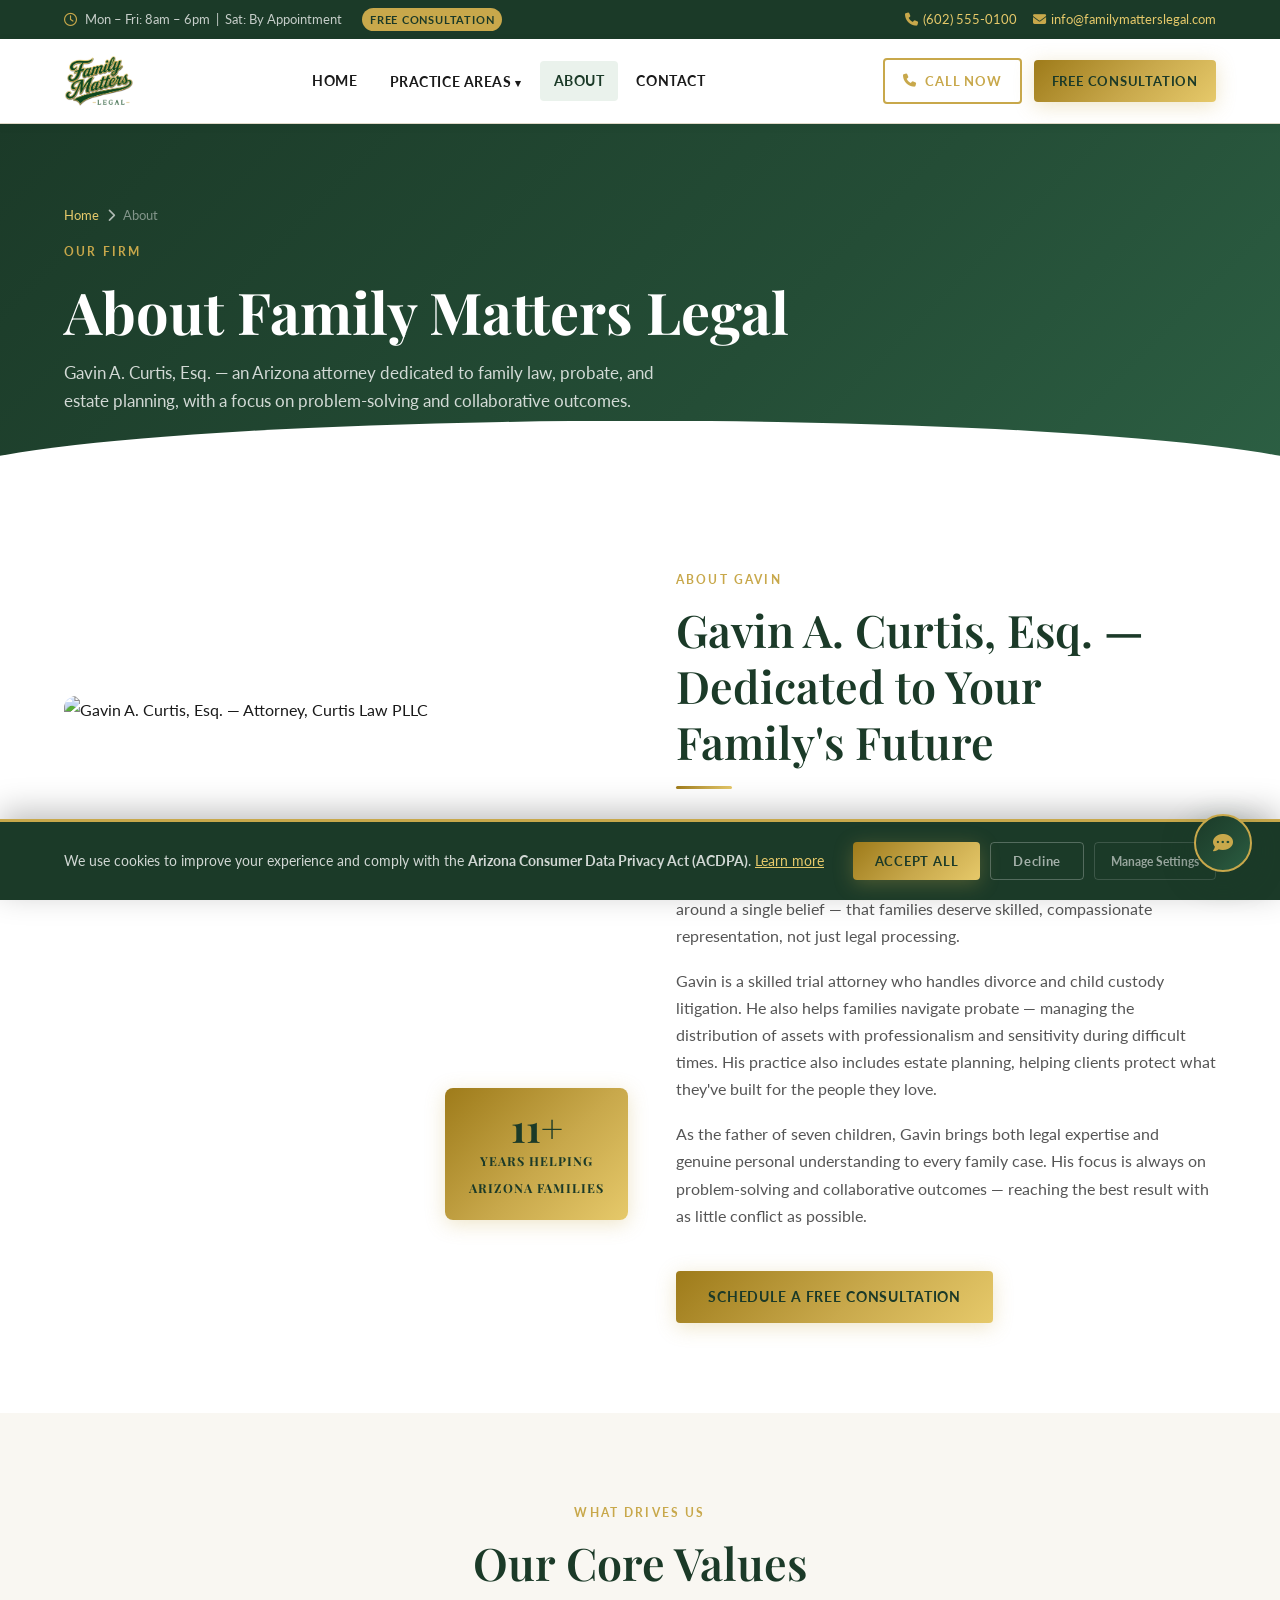
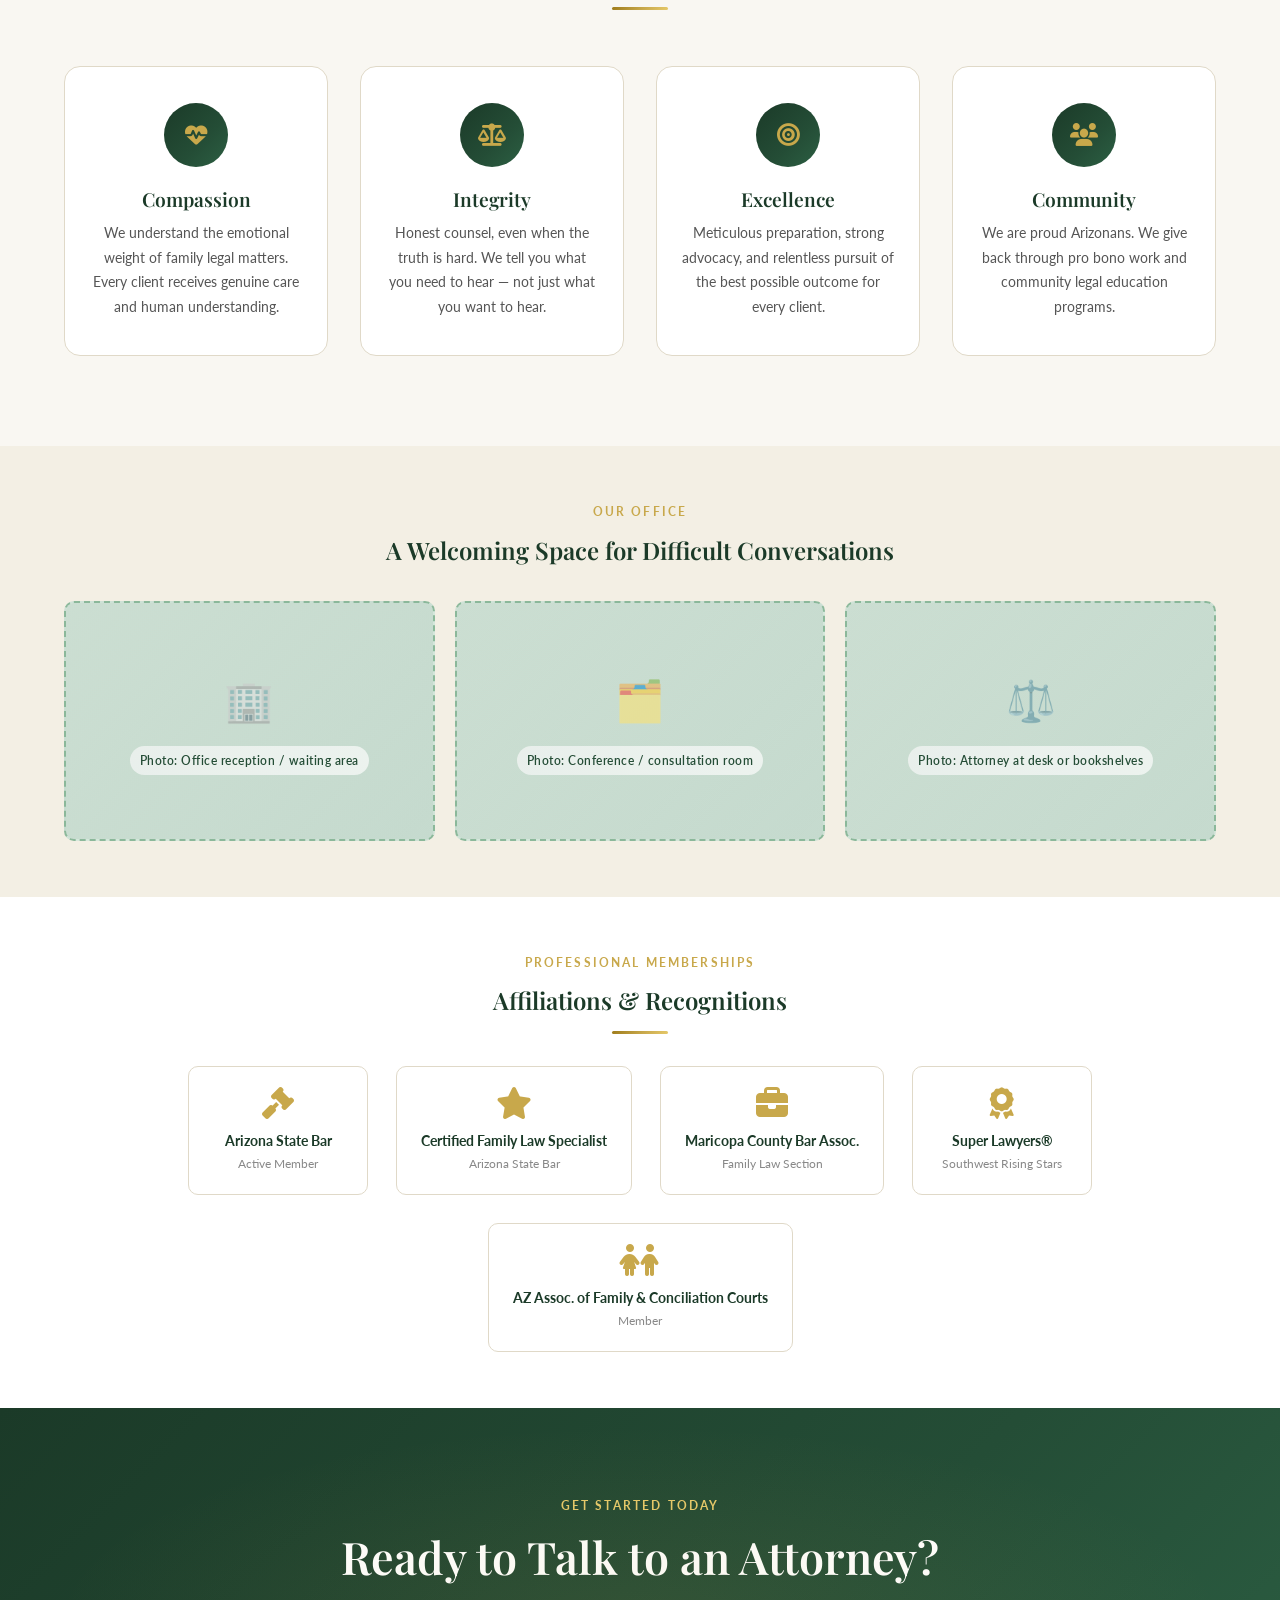
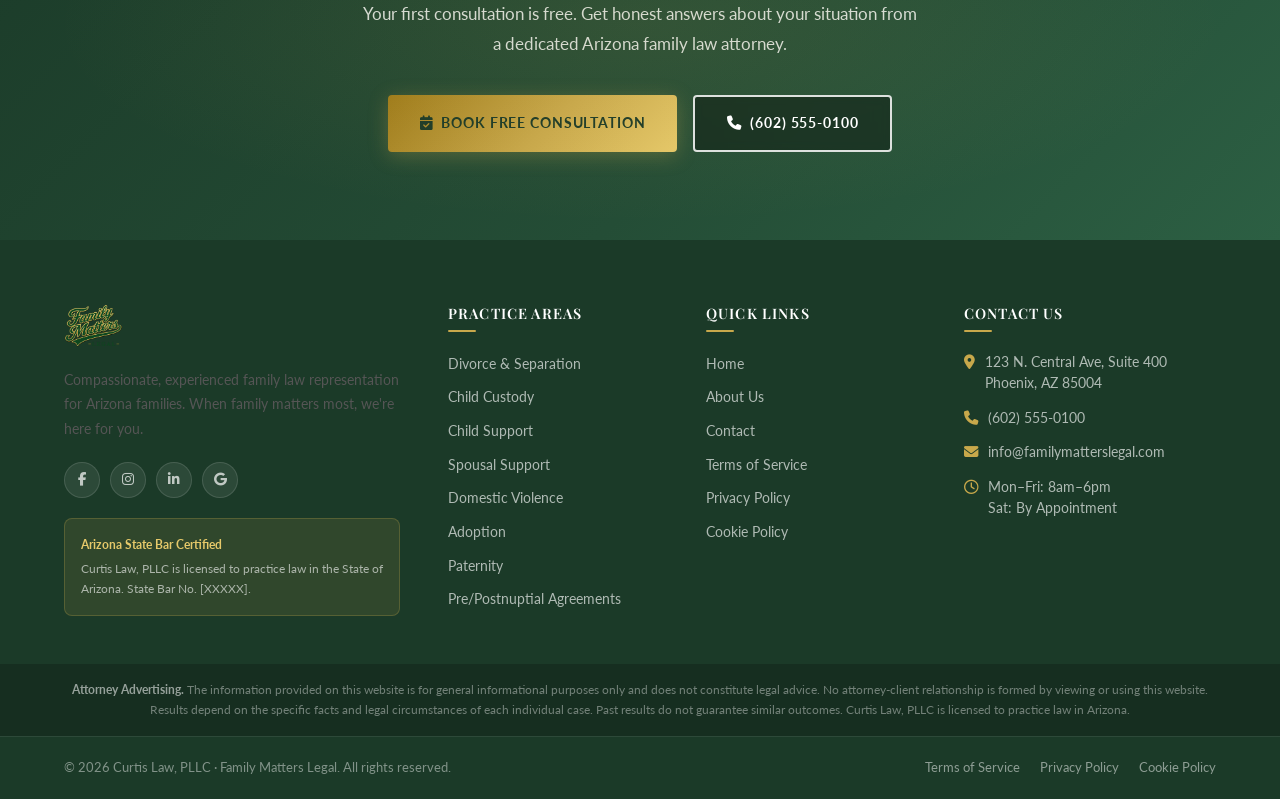
==== about.html @ b25c1800 "first" ====
<!DOCTYPE html>
<html lang="en">
<head>
  <meta charset="UTF-8" />
  <meta name="viewport" content="width=device-width, initial-scale=1.0" />
  <meta name="description" content="Meet the attorney at Family Matters Legal — an experienced Arizona family law attorney committed to your family's future. A Curtis Law practice." />
  <title>About Us | Family Matters Legal | Curtis Law – Arizona Family Attorneys</title>
  <link rel="stylesheet" href="css/styles.css" />
  <link rel="stylesheet" href="https://cdnjs.cloudflare.com/ajax/libs/font-awesome/6.5.0/css/all.min.css" />
</head>
<body>

  <div class="top-bar">
    <div class="container">
      <div class="top-bar-left">
        <span><i class="fa-regular fa-clock"></i> Mon – Fri: 8am – 6pm &nbsp;|&nbsp; Sat: By Appointment</span>
        <span class="bar-badge">Free Consultation</span>
      </div>
      <div class="top-bar-right">
        <a href="tel:+16025550100"><i class="fa-solid fa-phone"></i>(602) 555-0100</a>
        <a href="mailto:info@familymatterslegal.com"><i class="fa-solid fa-envelope"></i>info@familymatterslegal.com</a>
      </div>
    </div>
  </div>

  <header class="site-header" role="banner">
    <div class="container">
      <div class="header-inner">
        <a href="index.html" class="logo-wrap" aria-label="Family Matters Legal – Home">
          <img src="Images/FamilyLawMattersLogos.png" alt="Family Matters Legal – A Curtis Law Practice" class="logo-img">
        </a>
        <nav class="site-nav" aria-label="Main navigation">
          <a href="index.html">Home</a>
          <div class="nav-dropdown">
            <a href="practice-areas.html">Practice Areas</a>
            <div class="dropdown-menu" role="menu">
              <a href="practice-areas.html#divorce">Divorce &amp; Separation</a>
              <a href="practice-areas.html#custody">Child Custody</a>
              <a href="practice-areas.html#support">Child Support</a>
              <a href="practice-areas.html#spousal">Spousal Support</a>
              <a href="practice-areas.html#domestic-violence">Domestic Violence</a>
              <a href="practice-areas.html#adoption">Adoption</a>
              <a href="practice-areas.html#property">Property Division</a>
              <a href="practice-areas.html#paternity">Paternity</a>
              <a href="practice-areas.html#prenuptial">Pre/Postnuptial Agreements</a>
              <a href="practice-areas.html#guardianship">Guardianship</a>
            </div>
          </div>
          <a href="about.html" class="active">About</a>
          <a href="contact.html">Contact</a>
        </nav>
        <div class="nav-cta">
          <a href="tel:+16025550100" class="btn btn-outline-gold" style="padding:10px 18px;font-size:0.82rem;"><i class="fa-solid fa-phone"></i> Call Now</a>
          <a href="contact.html" class="btn btn-gold" style="padding:10px 18px;font-size:0.82rem;">Free Consultation</a>
        </div>
        <button class="hamburger" aria-label="Toggle menu" aria-expanded="false"><span></span><span></span><span></span></button>
      </div>
    </div>
    <nav class="mobile-nav" aria-label="Mobile navigation">
      <a href="index.html">Home</a>
      <a href="practice-areas.html">Practice Areas</a>
      <a href="about.html">About</a>
      <a href="contact.html">Contact</a>
      <a href="contact.html" class="btn btn-gold">Free Consultation</a>
    </nav>
  </header>

  <!-- Page Hero -->
  <div class="page-hero" aria-label="About page hero">
    <div class="container page-hero-inner">
      <div class="breadcrumb" aria-label="Breadcrumb">
        <a href="index.html">Home</a>
        <i class="fa-solid fa-chevron-right"></i>
        <span>About</span>
      </div>
      <span class="eyebrow">Our Firm</span>
      <h1>About Family Matters Legal</h1>
      <p>Gavin A. Curtis, Esq. — an Arizona attorney dedicated to family law, probate, and estate planning, with a focus on problem-solving and collaborative outcomes.</p>
    </div>
  </div>

  <!-- ── Firm Story ── -->
  <section class="section" aria-labelledby="story-heading">
    <div class="container">
      <div class="split-section">
        <div class="split-img reveal">
          <img src="images/GavinCurtis_Temp.jpg" alt="Gavin A. Curtis, Esq. — Attorney, Curtis Law PLLC" style="width:100%;height:500px;object-fit:cover;object-position:top;border-radius:12px;display:block;" />
          <div class="accent-box">
            <span class="acc-num">11+</span>
            <span class="acc-label">Years Helping<br>Arizona Families</span>
          </div>
        </div>
        <div class="split-content reveal reveal-delay-2">
          <span class="eyebrow">About Gavin</span>
          <h2 id="story-heading">Gavin A. Curtis, Esq. — Dedicated to Your Family's Future</h2>
          <div class="gold-line gold-line-left" style="margin-bottom:24px;"></div>
          <p>
            Gavin A. Curtis is an Arizona attorney with over 11 years of experience helping clients through some of life's most personal legal challenges. He founded Curtis Law, PLLC and created the <strong>Family Matters Legal</strong> brand around a single belief — that families deserve skilled, compassionate representation, not just legal processing.
          </p>
          <p>
            Gavin is a skilled trial attorney who handles divorce and child custody litigation. He also helps families navigate probate — managing the distribution of assets with professionalism and sensitivity during difficult times. His practice also includes estate planning, helping clients protect what they've built for the people they love.
          </p>
          <p>
            As the father of seven children, Gavin brings both legal expertise and genuine personal understanding to every family case. His focus is always on problem-solving and collaborative outcomes — reaching the best result with as little conflict as possible.
          </p>
          <a href="contact.html" class="btn btn-gold" style="margin-top:24px;">Schedule a Free Consultation</a>
        </div>
      </div>
    </div>
  </section>

  <!-- ── Mission / Values ── -->
  <section class="section bg-off-white" aria-labelledby="values-heading">
    <div class="container">
      <div class="section-title-wrap reveal">
        <span class="eyebrow">What Drives Us</span>
        <h2 class="section-title" id="values-heading">Our Core Values</h2>
        <div class="gold-line"></div>
      </div>
      <div class="features-grid">
        <div class="feature-card reveal reveal-delay-1">
          <div class="f-icon"><i class="fa-solid fa-heart-pulse"></i></div>
          <h4>Compassion</h4>
          <p>We understand the emotional weight of family legal matters. Every client receives genuine care and human understanding.</p>
        </div>
        <div class="feature-card reveal reveal-delay-2">
          <div class="f-icon"><i class="fa-solid fa-balance-scale"></i></div>
          <h4>Integrity</h4>
          <p>Honest counsel, even when the truth is hard. We tell you what you need to hear — not just what you want to hear.</p>
        </div>
        <div class="feature-card reveal reveal-delay-3">
          <div class="f-icon"><i class="fa-solid fa-bullseye"></i></div>
          <h4>Excellence</h4>
          <p>Meticulous preparation, strong advocacy, and relentless pursuit of the best possible outcome for every client.</p>
        </div>
        <div class="feature-card reveal reveal-delay-4">
          <div class="f-icon"><i class="fa-solid fa-users"></i></div>
          <h4>Community</h4>
          <p>We are proud Arizonans. We give back through pro bono work and community legal education programs.</p>
        </div>
      </div>
    </div>
  </section>

  <!-- ── Office Photo Strip ── -->
  <section class="section-sm bg-cream" aria-label="Office photos">
    <div class="container">
      <div class="section-title-wrap reveal" style="margin-bottom:36px;">
        <span class="eyebrow">Our Office</span>
        <h3 class="section-title" style="font-size:1.5rem;">A Welcoming Space for Difficult Conversations</h3>
      </div>
      <div style="display:grid;grid-template-columns:repeat(3,1fr);gap:20px;" class="reveal">
        <div class="img-placeholder" style="height:240px;border-radius:10px;">
          <span class="ph-icon">🏢</span>
          <span class="ph-label">Photo: Office reception / waiting area</span>
        </div>
        <div class="img-placeholder" style="height:240px;border-radius:10px;">
          <span class="ph-icon">🗂️</span>
          <span class="ph-label">Photo: Conference / consultation room</span>
        </div>
        <div class="img-placeholder" style="height:240px;border-radius:10px;">
          <span class="ph-icon">⚖️</span>
          <span class="ph-label">Photo: Attorney at desk or bookshelves</span>
        </div>
      </div>
    </div>
  </section>

  <!-- ── Bar Memberships & Affiliations ── -->
  <section class="section-sm" aria-label="Professional affiliations">
    <div class="container">
      <div class="section-title-wrap reveal" style="margin-bottom:32px;">
        <span class="eyebrow">Professional Memberships</span>
        <h3 class="section-title" style="font-size:1.5rem;">Affiliations &amp; Recognitions</h3>
        <div class="gold-line"></div>
      </div>
      <div style="display:flex;flex-wrap:wrap;justify-content:center;gap:28px;" class="reveal">
        <div style="text-align:center;padding:20px 24px;border:1px solid var(--border);border-radius:10px;min-width:180px;">
          <i class="fa-solid fa-gavel" style="font-size:2rem;color:var(--gold);margin-bottom:10px;display:block;"></i>
          <div style="font-weight:700;font-size:0.88rem;color:var(--green-dark);">Arizona State Bar</div>
          <div style="font-size:0.78rem;color:var(--text-light);">Active Member</div>
        </div>
        <div style="text-align:center;padding:20px 24px;border:1px solid var(--border);border-radius:10px;min-width:180px;">
          <i class="fa-solid fa-star" style="font-size:2rem;color:var(--gold);margin-bottom:10px;display:block;"></i>
          <div style="font-weight:700;font-size:0.88rem;color:var(--green-dark);">Certified Family Law Specialist</div>
          <div style="font-size:0.78rem;color:var(--text-light);">Arizona State Bar</div>
        </div>
        <div style="text-align:center;padding:20px 24px;border:1px solid var(--border);border-radius:10px;min-width:180px;">
          <i class="fa-solid fa-briefcase" style="font-size:2rem;color:var(--gold);margin-bottom:10px;display:block;"></i>
          <div style="font-weight:700;font-size:0.88rem;color:var(--green-dark);">Maricopa County Bar Assoc.</div>
          <div style="font-size:0.78rem;color:var(--text-light);">Family Law Section</div>
        </div>
        <div style="text-align:center;padding:20px 24px;border:1px solid var(--border);border-radius:10px;min-width:180px;">
          <i class="fa-solid fa-award" style="font-size:2rem;color:var(--gold);margin-bottom:10px;display:block;"></i>
          <div style="font-weight:700;font-size:0.88rem;color:var(--green-dark);">Super Lawyers®</div>
          <div style="font-size:0.78rem;color:var(--text-light);">Southwest Rising Stars</div>
        </div>
        <div style="text-align:center;padding:20px 24px;border:1px solid var(--border);border-radius:10px;min-width:180px;">
          <i class="fa-solid fa-children" style="font-size:2rem;color:var(--gold);margin-bottom:10px;display:block;"></i>
          <div style="font-weight:700;font-size:0.88rem;color:var(--green-dark);">AZ Assoc. of Family &amp; Conciliation Courts</div>
          <div style="font-size:0.78rem;color:var(--text-light);">Member</div>
        </div>
      </div>
    </div>
  </section>

  <!-- ── CTA ── -->
  <section class="cta-banner" aria-label="Consultation call to action">
    <div class="container">
      <span class="eyebrow">Get Started Today</span>
      <h2>Ready to Talk to an Attorney?</h2>
      <p>Your first consultation is free. Get honest answers about your situation from a dedicated Arizona family law attorney.</p>
      <div class="cta-actions">
        <a href="contact.html" class="btn btn-gold"><i class="fa-solid fa-calendar-check"></i> Book Free Consultation</a>
        <a href="tel:+16025550100" class="btn btn-outline-white"><i class="fa-solid fa-phone"></i> (602) 555-0100</a>
      </div>
    </div>
  </section>

  <!-- Footer -->
  <footer class="site-footer" role="contentinfo">
    <div class="footer-main">
      <div class="container">
        <div class="footer-grid">
          <div class="footer-about">
            <div class="footer-logo-wrap">
              <img src="Images/FamilyLawMattersLogos.png" alt="Family Matters Legal – A Curtis Law Practice" class="footer-logo-img">
            </div>
            <p>Compassionate, experienced family law representation for Arizona families. When family matters most, we're here for you.</p>
            <div class="footer-social">
              <a href="#" aria-label="Facebook"><i class="fa-brands fa-facebook-f"></i></a>
              <a href="#" aria-label="Instagram"><i class="fa-brands fa-instagram"></i></a>
              <a href="#" aria-label="LinkedIn"><i class="fa-brands fa-linkedin-in"></i></a>
              <a href="#" aria-label="Google"><i class="fa-brands fa-google"></i></a>
            </div>
            <div class="footer-badge"><strong>Arizona State Bar Certified</strong>Curtis Law, PLLC is licensed to practice law in the State of Arizona. State Bar No. [XXXXX].</div>
          </div>
          <div class="footer-col">
            <h4>Practice Areas</h4>
            <div class="footer-links">
              <a href="practice-areas.html#divorce">Divorce &amp; Separation</a>
              <a href="practice-areas.html#custody">Child Custody</a>
              <a href="practice-areas.html#support">Child Support</a>
              <a href="practice-areas.html#spousal">Spousal Support</a>
              <a href="practice-areas.html#domestic-violence">Domestic Violence</a>
              <a href="practice-areas.html#adoption">Adoption</a>
              <a href="practice-areas.html#paternity">Paternity</a>
              <a href="practice-areas.html#prenuptial">Pre/Postnuptial Agreements</a>
            </div>
          </div>
          <div class="footer-col">
            <h4>Quick Links</h4>
            <div class="footer-links">
              <a href="index.html">Home</a>
              <a href="about.html">About Us</a>
              <a href="contact.html">Contact</a>
              <a href="tos.html">Terms of Service</a>
              <a href="privacy-policy.html">Privacy Policy</a>
              <a href="cookie-policy.html">Cookie Policy</a>
            </div>
          </div>
          <div class="footer-col">
            <h4>Contact Us</h4>
            <div class="footer-contact-item"><i class="fa-solid fa-location-dot"></i><span>123 N. Central Ave, Suite 400<br>Phoenix, AZ 85004</span></div>
            <div class="footer-contact-item"><i class="fa-solid fa-phone"></i><span><a href="tel:+16025550100">(602) 555-0100</a></span></div>
            <div class="footer-contact-item"><i class="fa-solid fa-envelope"></i><span><a href="mailto:info@familymatterslegal.com">info@familymatterslegal.com</a></span></div>
            <div class="footer-contact-item"><i class="fa-regular fa-clock"></i><span>Mon–Fri: 8am–6pm<br>Sat: By Appointment</span></div>
          </div>
        </div>
      </div>
    </div>
    <div class="footer-disclaimer"><div class="container"><strong>Attorney Advertising.</strong> The information provided on this website is for general informational purposes only and does not constitute legal advice. No attorney-client relationship is formed by viewing or using this website. Results depend on the specific facts and legal circumstances of each individual case. Past results do not guarantee similar outcomes. Curtis Law, PLLC is licensed to practice law in Arizona.</div></div>
    <div class="footer-bottom">
      <div class="container">
        <span class="footer-copy">© 2026 Curtis Law, PLLC · Family Matters Legal. All rights reserved.</span>
        <div class="footer-bottom-links">
          <a href="tos.html">Terms of Service</a>
          <a href="privacy-policy.html">Privacy Policy</a>
          <a href="cookie-policy.html">Cookie Policy</a>
        </div>
      </div>
    </div>
  </footer>

  <div id="cookie-banner" class="cookie-banner" role="region" aria-label="Cookie consent">
    <div class="container">
      <div class="cookie-banner-text">
        <p>We use cookies to improve your experience and comply with the <strong>Arizona Consumer Data Privacy Act (ACDPA)</strong>. <a href="cookie-policy.html">Learn more</a></p>
      </div>
      <div class="cookie-banner-actions">
        <button class="btn btn-cookie-accept btn-gold">Accept All</button>
        <button class="btn-cookie-decline">Decline</button>
        <button class="btn-cookie-settings">Manage Settings</button>
      </div>
    </div>
  </div>

  <script src="js/main.js"></script>
</body>
</html>
---- css/styles.css ----
/* ============================================================
   Family Matters Legal | Curtis Law — Main Stylesheet
   Colors: Dark Green (#1B3A28 → #2C5F43) + Gold (#C8A84B)
   ============================================================ */

@import url('https://fonts.googleapis.com/css2?family=Playfair+Display:ital,wght@0,400;0,600;0,700;1,400;1,600&family=Lato:wght@300;400;700&family=EB+Garamond:ital,wght@0,400;0,600;1,400&display=swap');

/* ── Variables ─────────────────────────────────────────────── */
:root {
  --green-dark:    #1B3A28;
  --green-mid:     #244D36;
  --green-light:   #2C5F43;
  --green-pale:    #EAF2EC;
  --gold:          #C8A84B;
  --gold-light:    #E6C96A;
  --gold-dark:     #9E7B1A;
  --gold-muted:    #D4B96D;
  --white:         #FFFFFF;
  --off-white:     #F9F7F2;
  --cream:         #F3EFE4;
  --text-dark:     #1A1A1A;
  --text-gray:     #555555;
  --text-light:    #888888;
  --border:        #E0D9C8;

  --gradient-green: linear-gradient(135deg, #1B3A28 0%, #244D36 60%, #2C5F43 100%);
  --gradient-gold:  linear-gradient(135deg, #9E7B1A 0%, #C8A84B 55%, #E6C96A 100%);
  --gradient-hero:  linear-gradient(160deg, rgba(14,35,24,0.78) 0%, rgba(36,77,54,0.60) 100%);

  --shadow-sm:  0 2px 8px rgba(27,58,40,0.10);
  --shadow-md:  0 6px 24px rgba(27,58,40,0.14);
  --shadow-lg:  0 16px 48px rgba(27,58,40,0.18);
  --shadow-gold: 0 4px 20px rgba(200,168,75,0.30);

  --radius-sm: 4px;
  --radius-md: 8px;
  --radius-lg: 16px;

  --transition: 0.3s ease;
  --font-heading: 'Playfair Display', Georgia, serif;
  --font-body:    'Lato', Arial, sans-serif;
}

/* ── Reset & Base ───────────────────────────────────────────── */
*, *::before, *::after { box-sizing: border-box; margin: 0; padding: 0; }

html { scroll-behavior: smooth; font-size: 16px; }

body {
  font-family: var(--font-body);
  color: var(--text-dark);
  background: var(--white);
  line-height: 1.7;
  -webkit-font-smoothing: antialiased;
}

img { max-width: 100%; height: auto; display: block; }
a   { color: inherit; text-decoration: none; }
ul  { list-style: none; }

.container {
  max-width: 1200px;
  margin: 0 auto;
  padding: 0 24px;
}

.section { padding: 90px 0; }
.section-sm { padding: 56px 0; }

/* ── Typography ─────────────────────────────────────────────── */
h1, h2, h3, h4, h5 {
  font-family: var(--font-heading);
  color: var(--green-dark);
  line-height: 1.25;
}
h1 { font-size: clamp(2.2rem, 5vw, 3.6rem); font-weight: 700; }
h2 { font-size: clamp(1.8rem, 3.5vw, 2.8rem); font-weight: 600; }
h3 { font-size: clamp(1.3rem, 2.5vw, 1.75rem); font-weight: 600; }
h4 { font-size: 1.2rem; font-weight: 600; }
h5 { font-size: 1rem; font-weight: 700; }
p  { margin-bottom: 1rem; color: var(--text-gray); }
p:last-child { margin-bottom: 0; }

.text-gold    { color: var(--gold); }
.text-green   { color: var(--green-dark); }
.text-white   { color: var(--white); }
.text-center  { text-align: center; }
.text-light-p { color: rgba(255,255,255,0.80); }

.eyebrow {
  font-family: var(--font-body);
  font-size: 0.75rem;
  font-weight: 700;
  letter-spacing: 0.18em;
  text-transform: uppercase;
  color: var(--gold);
  margin-bottom: 12px;
  display: block;
}

.section-title { margin-bottom: 16px; }
.section-sub   { max-width: 640px; margin: 0 auto 48px; color: var(--text-gray); font-size: 1.05rem; }
.section-title-wrap { text-align: center; margin-bottom: 56px; }

.gold-line {
  width: 56px;
  height: 3px;
  background: var(--gradient-gold);
  border-radius: 2px;
  margin: 16px auto 0;
}
.gold-line-left { margin-left: 0; }

/* ── Buttons ────────────────────────────────────────────────── */
.btn {
  display: inline-flex;
  align-items: center;
  gap: 8px;
  padding: 14px 32px;
  border-radius: var(--radius-sm);
  font-family: var(--font-body);
  font-size: 0.9rem;
  font-weight: 700;
  letter-spacing: 0.06em;
  text-transform: uppercase;
  cursor: pointer;
  border: none;
  transition: var(--transition);
  text-decoration: none;
}
.btn-gold {
  background: var(--gradient-gold);
  color: var(--green-dark);
  box-shadow: var(--shadow-gold);
}
.btn-gold:hover {
  background: linear-gradient(135deg, #C8A84B 0%, #E6C96A 100%);
  box-shadow: 0 6px 28px rgba(200,168,75,0.45);
  transform: translateY(-1px);
}
.btn-outline-gold {
  background: transparent;
  color: var(--gold);
  border: 2px solid var(--gold);
}
.btn-outline-gold:hover {
  background: var(--gold);
  color: var(--green-dark);
  transform: translateY(-1px);
}
.btn-outline-white {
  background: rgba(0,0,0,0.35);
  color: var(--white);
  border: 2px solid rgba(255,255,255,0.85);
  backdrop-filter: blur(4px);
}
.btn-outline-white:hover {
  background: var(--white);
  color: var(--green-dark);
  border-color: var(--white);
}
.btn-green {
  background: var(--gradient-green);
  color: var(--white);
}
.btn-green:hover {
  opacity: 0.88;
  transform: translateY(-1px);
}

/* ── Image Placeholders ─────────────────────────────────────── */
.img-placeholder {
  background: linear-gradient(135deg, #D6E8DC 0%, #C5DACE 100%);
  border: 2px dashed #8BB89A;
  border-radius: var(--radius-md);
  display: flex;
  flex-direction: column;
  align-items: center;
  justify-content: center;
  gap: 12px;
  color: var(--green-dark);
  font-family: var(--font-body);
  font-size: 0.85rem;
  font-weight: 600;
  text-align: center;
  padding: 24px 16px;
  min-height: 220px;
  position: relative;
  overflow: hidden;
}
.img-placeholder::before {
  content: '';
  position: absolute;
  inset: 0;
  background: linear-gradient(135deg, rgba(27,58,40,0.06) 0%, transparent 100%);
}
.img-placeholder .ph-icon {
  font-size: 2.5rem;
  opacity: 0.55;
}
.img-placeholder .ph-label {
  font-size: 0.78rem;
  color: var(--green-mid);
  background: rgba(255,255,255,0.7);
  padding: 4px 10px;
  border-radius: 20px;
  letter-spacing: 0.04em;
}
.img-placeholder-dark {
  background: linear-gradient(135deg, #1B3A28 0%, #244D36 100%);
  border-color: #3D7A55;
  color: rgba(255,255,255,0.7);
}
.img-placeholder-dark .ph-label {
  background: rgba(200,168,75,0.25);
  color: var(--gold-light);
}

/* ── Top Bar ────────────────────────────────────────────────── */
.top-bar {
  background: var(--green-dark);
  padding: 8px 0;
  font-size: 0.82rem;
  color: rgba(255,255,255,0.75);
}
.top-bar .container {
  display: flex;
  align-items: center;
  justify-content: space-between;
  gap: 16px;
  flex-wrap: wrap;
}
.top-bar a { color: var(--gold-light); transition: color var(--transition); }
.top-bar a:hover { color: var(--white); }
.top-bar-left, .top-bar-right { display: flex; align-items: center; gap: 20px; }
.top-bar-right { gap: 16px; }
.top-bar i { margin-right: 5px; color: var(--gold); }
.top-bar .bar-badge {
  background: var(--gold);
  color: var(--green-dark);
  font-size: 0.7rem;
  font-weight: 700;
  letter-spacing: 0.07em;
  padding: 2px 8px;
  border-radius: 20px;
  text-transform: uppercase;
}

/* ── Header / Nav ───────────────────────────────────────────── */
.site-header {
  background: var(--white);
  border-bottom: 1px solid var(--border);
  position: sticky;
  top: 0;
  z-index: 900;
  box-shadow: var(--shadow-sm);
  transition: box-shadow var(--transition);
}
.site-header.scrolled { box-shadow: var(--shadow-md); }

.header-inner {
  display: flex;
  align-items: center;
  justify-content: space-between;
  padding: 16px 0;
  gap: 24px;
}

.logo-wrap { display: flex; align-items: center; }
.logo-img { height: 52px; width: auto; display: block; }

.site-nav { display: flex; align-items: center; gap: 4px; }
.site-nav a {
  font-size: 0.88rem;
  font-weight: 700;
  letter-spacing: 0.04em;
  text-transform: uppercase;
  color: var(--text-dark);
  padding: 8px 14px;
  border-radius: var(--radius-sm);
  transition: var(--transition);
  white-space: nowrap;
}
.site-nav a:hover,
.site-nav a.active { color: var(--green-dark); background: var(--green-pale); }

.nav-dropdown { position: relative; }
.nav-dropdown > a::after { content: ' ▾'; font-size: 0.7rem; }
.dropdown-menu {
  position: absolute;
  top: calc(100% + 8px);
  left: 0;
  background: var(--white);
  border: 1px solid var(--border);
  border-radius: var(--radius-md);
  box-shadow: var(--shadow-md);
  min-width: 220px;
  padding: 8px 0;
  opacity: 0;
  visibility: hidden;
  transform: translateY(-8px);
  transition: var(--transition);
  z-index: 100;
}
.nav-dropdown:hover .dropdown-menu {
  opacity: 1;
  visibility: visible;
  transform: translateY(0);
}
.dropdown-menu a {
  display: block;
  padding: 10px 20px;
  font-size: 0.85rem;
  border-radius: 0;
  text-transform: none;
  letter-spacing: 0;
}
.dropdown-menu a:hover { background: var(--green-pale); color: var(--green-dark); }

.nav-cta { display: flex; align-items: center; gap: 12px; }

/* Hamburger */
.hamburger {
  display: none;
  flex-direction: column;
  gap: 5px;
  cursor: pointer;
  padding: 6px;
  background: none;
  border: none;
}
.hamburger span {
  display: block;
  width: 24px;
  height: 2px;
  background: var(--green-dark);
  border-radius: 2px;
  transition: var(--transition);
}
.hamburger.open span:nth-child(1) { transform: rotate(45deg) translate(5px, 5px); }
.hamburger.open span:nth-child(2) { opacity: 0; }
.hamburger.open span:nth-child(3) { transform: rotate(-45deg) translate(5px, -5px); }

.mobile-nav {
  display: none;
  background: var(--white);
  border-top: 1px solid var(--border);
  padding: 16px 24px 24px;
}
.mobile-nav.open { display: block; }
.mobile-nav a {
  display: block;
  padding: 12px 0;
  font-size: 1rem;
  font-weight: 700;
  color: var(--text-dark);
  border-bottom: 1px solid var(--border);
  text-transform: uppercase;
  letter-spacing: 0.06em;
}
.mobile-nav a:last-child { border-bottom: none; }
.mobile-nav .btn { margin-top: 16px; width: 100%; justify-content: center; }

/* ── Hero ───────────────────────────────────────────────────── */
@keyframes heroFadeUp {
  from { opacity: 0; transform: translateY(32px); }
  to   { opacity: 1; transform: translateY(0); }
}
.hero-anim {
  opacity: 0;
  animation: heroFadeUp 0.75s cubic-bezier(0.22, 1, 0.36, 1) forwards;
}
.hero-anim-1 { animation-delay: 0.3s; }
.hero-anim-2 { animation-delay: 0.65s; }
.hero-anim-3 { animation-delay: 1.0s; }
.hero-anim-4 { animation-delay: 1.35s; }

.hero {
  position: relative;
  min-height: 92vh;
  display: flex;
  align-items: center;
  overflow: hidden;
}
.hero-bg {
  position: absolute;
  inset: 0;
  z-index: 0;
}
.hero-bg-img {
  width: 100%;
  height: 100%;
  object-fit: cover;
}
.hero-bg-placeholder {
  width: 100%;
  height: 100%;
  background: linear-gradient(135deg, #0E2318 0%, #1B3A28 40%, #244D36 100%);
}
.hero-overlay {
  position: absolute;
  inset: 0;
  background: var(--gradient-hero);
  z-index: 1;
}
.hero-content {
  position: relative;
  z-index: 2;
  max-width: 720px;
}
.hero-eyebrow {
  display: inline-flex;
  align-items: center;
  gap: 10px;
  font-size: 0.78rem;
  font-weight: 700;
  letter-spacing: 0.18em;
  text-transform: uppercase;
  color: var(--gold-light);
  margin-bottom: 20px;
}
.hero-eyebrow::before {
  content: '';
  display: block;
  width: 32px;
  height: 2px;
  background: var(--gold);
}
.hero h1 {
  color: var(--white);
  margin-bottom: 20px;
  text-shadow: 0 2px 20px rgba(0,0,0,0.3);
}
.hero h1 em {
  font-style: italic;
  color: var(--gold-light);
}
.hero .hero-sub {
  font-size: 1.1rem;
  color: rgba(255,255,255,0.85);
  margin-bottom: 36px;
  max-width: 560px;
  line-height: 1.8;
}
.hero-actions { display: flex; gap: 16px; flex-wrap: wrap; }

.hero-stat-bar {
  background: rgba(27,58,40,0.97);
  backdrop-filter: blur(8px);
  border-top: 1px solid rgba(200,168,75,0.25);
}
.hero-stat-bar .container {
  display: flex;
  align-items: center;
  justify-content: space-around;
  padding-top: 20px;
  padding-bottom: 20px;
  gap: 16px;
  flex-wrap: wrap;
}
.hero-stat { text-align: center; }
.hero-stat .stat-num {
  font-family: var(--font-heading);
  font-size: 1.9rem;
  font-weight: 700;
  color: var(--gold);
  display: block;
  line-height: 1;
}
.hero-stat .stat-label {
  font-size: 0.75rem;
  font-weight: 600;
  letter-spacing: 0.08em;
  text-transform: uppercase;
  color: rgba(255,255,255,0.7);
  margin-top: 4px;
  display: block;
}
.hero-stat-divider {
  width: 1px;
  height: 40px;
  background: rgba(200,168,75,0.3);
}

/* ── Trust Bar ──────────────────────────────────────────────── */
.trust-bar {
  background: var(--cream);
  border-bottom: 1px solid var(--border);
  padding: 18px 0;
}
.trust-bar .container {
  display: flex;
  align-items: center;
  justify-content: center;
  gap: 40px;
  flex-wrap: wrap;
}
.trust-item {
  display: flex;
  align-items: center;
  gap: 10px;
  font-size: 0.83rem;
  font-weight: 700;
  letter-spacing: 0.05em;
  text-transform: uppercase;
  color: var(--green-dark);
}
.trust-item i { color: var(--gold); font-size: 1rem; }
.trust-divider { width: 1px; height: 24px; background: var(--border); }

/* ── Practice Area Cards ────────────────────────────────────── */
.practice-grid {
  display: grid;
  grid-template-columns: repeat(auto-fill, minmax(280px, 1fr));
  gap: 28px;
}
.practice-card {
  background: var(--white);
  border: 1px solid var(--border);
  border-radius: var(--radius-lg);
  overflow: hidden;
  transition: var(--transition);
  box-shadow: var(--shadow-sm);
  display: flex;
  flex-direction: column;
}
.practice-card:hover {
  box-shadow: var(--shadow-md);
  transform: translateY(-4px);
  border-color: var(--gold-muted);
}
.practice-card-img {
  height: 200px;
  overflow: hidden;
  position: relative;
}
.practice-card-body {
  padding: 24px;
  flex: 1;
  display: flex;
  flex-direction: column;
}
.practice-card-body h3 {
  font-size: 1.2rem;
  margin-bottom: 10px;
  color: var(--green-dark);
}
.practice-card-body p {
  font-size: 0.92rem;
  flex: 1;
}
.practice-card-body a {
  display: inline-flex;
  align-items: center;
  gap: 6px;
  color: var(--gold-dark);
  font-weight: 700;
  font-size: 0.82rem;
  letter-spacing: 0.06em;
  text-transform: uppercase;
  margin-top: 16px;
  transition: var(--transition);
}
.practice-card-body a:hover { color: var(--green-dark); gap: 10px; }
.practice-icon {
  width: 44px;
  height: 44px;
  background: var(--green-pale);
  border-radius: 50%;
  display: flex;
  align-items: center;
  justify-content: center;
  margin-bottom: 14px;
}
.practice-icon i { color: var(--green-dark); font-size: 1.1rem; }

/* ── About Split ────────────────────────────────────────────── */
.split-section {
  display: grid;
  grid-template-columns: 1fr 1fr;
  gap: 72px;
  align-items: center;
}
.split-section.reverse { direction: rtl; }
.split-section.reverse > * { direction: ltr; }
.split-img { position: relative; }
.split-img .img-placeholder { height: 480px; min-height: unset; }
.split-img .accent-box {
  position: absolute;
  bottom: -24px;
  right: -24px;
  background: var(--gradient-gold);
  color: var(--green-dark);
  padding: 20px 24px;
  border-radius: var(--radius-md);
  box-shadow: var(--shadow-gold);
  font-family: var(--font-heading);
  text-align: center;
}
.split-img .accent-box .acc-num {
  font-size: 2.4rem;
  font-weight: 700;
  display: block;
  line-height: 1;
}
.split-img .accent-box .acc-label {
  font-size: 0.78rem;
  font-weight: 700;
  letter-spacing: 0.08em;
  text-transform: uppercase;
}
.split-content .eyebrow { display: block; }
.split-content p { margin-bottom: 1.1rem; }

.values-list { margin: 24px 0; display: flex; flex-direction: column; gap: 14px; }
.value-item {
  display: flex;
  align-items: flex-start;
  gap: 14px;
}
.value-icon {
  width: 36px;
  height: 36px;
  background: var(--gradient-green);
  border-radius: 50%;
  display: flex;
  align-items: center;
  justify-content: center;
  flex-shrink: 0;
  margin-top: 2px;
}
.value-icon i { color: var(--gold); font-size: 0.9rem; }
.value-text h5 { color: var(--green-dark); margin-bottom: 3px; }
.value-text p { font-size: 0.9rem; margin: 0; }

/* ── Why Choose Us ──────────────────────────────────────────── */
.features-grid {
  display: grid;
  grid-template-columns: repeat(auto-fill, minmax(240px, 1fr));
  gap: 32px;
}
.feature-card {
  text-align: center;
  padding: 36px 24px;
  border-radius: var(--radius-lg);
  border: 1px solid var(--border);
  background: var(--white);
  transition: var(--transition);
}
.feature-card:hover { box-shadow: var(--shadow-md); border-color: var(--gold-muted); }
.feature-card .f-icon {
  width: 64px;
  height: 64px;
  background: var(--gradient-green);
  border-radius: 50%;
  display: flex;
  align-items: center;
  justify-content: center;
  margin: 0 auto 20px;
}
.feature-card .f-icon i { color: var(--gold); font-size: 1.4rem; }
.feature-card h4 { margin-bottom: 10px; }
.feature-card p { font-size: 0.9rem; }

/* ── Testimonials ───────────────────────────────────────────── */
.testimonials-section { background: var(--green-dark); }
.testimonials-section .section-title { color: var(--white); }
.testimonials-section .eyebrow { color: var(--gold-light); }
.testimonials-section .gold-line { background: var(--gradient-gold); }
.testimonials-grid {
  display: grid;
  grid-template-columns: repeat(auto-fill, minmax(300px, 1fr));
  gap: 28px;
}
.testimonial-card {
  background: rgba(255,255,255,0.07);
  border: 1px solid rgba(200,168,75,0.2);
  border-radius: var(--radius-lg);
  padding: 32px 28px;
  transition: var(--transition);
}
.testimonial-card:hover {
  background: rgba(255,255,255,0.10);
  border-color: rgba(200,168,75,0.4);
}
.stars { color: var(--gold); font-size: 0.95rem; margin-bottom: 16px; letter-spacing: 2px; }
.testimonial-text {
  color: rgba(255,255,255,0.85);
  font-style: italic;
  font-family: 'EB Garamond', Georgia, serif;
  font-size: 1.05rem;
  line-height: 1.8;
  margin-bottom: 20px;
}
.testimonial-author { display: flex; align-items: center; gap: 12px; }
.author-avatar {
  width: 48px;
  height: 48px;
  border-radius: 50%;
  background: rgba(200,168,75,0.2);
  border: 2px solid var(--gold);
  display: flex;
  align-items: center;
  justify-content: center;
  flex-shrink: 0;
}
.author-avatar i { color: var(--gold); font-size: 1.2rem; }
.author-name { font-weight: 700; color: var(--white); font-size: 0.95rem; }
.author-case { font-size: 0.78rem; color: var(--gold-light); letter-spacing: 0.06em; text-transform: uppercase; }

/* ── CTA Banner ─────────────────────────────────────────────── */
.cta-banner {
  background: var(--gradient-green);
  padding: 88px 0;
  text-align: center;
  position: relative;
  overflow: hidden;
}
.cta-banner::before {
  content: '';
  position: absolute;
  inset: 0;
  background: radial-gradient(ellipse at center, rgba(200,168,75,0.10) 0%, transparent 65%);
  pointer-events: none;
}
.cta-banner .eyebrow { color: var(--gold-light); }
.cta-banner h2 { color: var(--white); margin-bottom: 14px; }
.cta-banner p  { color: rgba(255,255,255,0.82); font-size: 1.05rem; max-width: 560px; margin: 0 auto 36px; line-height: 1.8; }

/* ── Urgent Notice Bar ──────────────────────────────────────── */
.urgent-notice {
  background: var(--white);
  padding: 20px 0;
  border-bottom: 1px solid var(--border);
}
.urgent-notice .container {
  background: rgba(200,168,75,0.07);
  border: 1px solid rgba(200,168,75,0.30);
  border-left: 4px solid var(--gold);
  border-radius: var(--radius-md);
  display: flex;
  align-items: center;
  justify-content: space-between;
  gap: 20px;
  padding: 18px 28px;
  flex-wrap: wrap;
  text-align: left;
}
.urgent-notice-text {
  font-size: 0.92rem;
  color: var(--text-dark);
  line-height: 1.6;
}
.urgent-notice-text i { color: var(--gold-dark); margin-right: 8px; }
.urgent-notice-text strong { color: var(--green-dark); }
.cta-actions { display: flex; gap: 16px; justify-content: center; flex-wrap: wrap; }

/* ── Team / Attorney Cards ──────────────────────────────────── */
.team-grid {
  display: grid;
  grid-template-columns: repeat(auto-fill, minmax(280px, 1fr));
  gap: 32px;
}
.team-card {
  background: var(--white);
  border: 1px solid var(--border);
  border-radius: var(--radius-lg);
  overflow: hidden;
  box-shadow: var(--shadow-sm);
  transition: var(--transition);
  text-align: center;
}
.team-card:hover { box-shadow: var(--shadow-md); transform: translateY(-4px); }
.team-card-photo { height: 300px; position: relative; overflow: hidden; }
.team-card-body { padding: 24px; }
.team-card-body h3 { font-size: 1.3rem; margin-bottom: 4px; }
.team-card-body .title { color: var(--gold-dark); font-size: 0.82rem; font-weight: 700; letter-spacing: 0.09em; text-transform: uppercase; margin-bottom: 14px; }
.team-card-body p { font-size: 0.9rem; }
.team-card-divider { width: 40px; height: 2px; background: var(--gradient-gold); margin: 12px auto; border-radius: 2px; }
.team-social { display: flex; justify-content: center; gap: 10px; margin-top: 16px; }
.team-social a {
  width: 34px; height: 34px;
  background: var(--green-pale);
  border-radius: 50%;
  display: flex; align-items: center; justify-content: center;
  color: var(--green-dark);
  font-size: 0.85rem;
  transition: var(--transition);
}
.team-social a:hover { background: var(--gradient-green); color: var(--gold); }

/* ── Page Hero (inner pages) ────────────────────────────────── */
.page-hero {
  background: var(--gradient-green);
  padding: 80px 0 64px;
  position: relative;
  overflow: hidden;
}
.page-hero::after {
  content: '';
  position: absolute;
  bottom: -1px;
  left: 0;
  right: 0;
  height: 60px;
  background: var(--white);
  clip-path: ellipse(55% 100% at 50% 100%);
}
.page-hero-inner { position: relative; z-index: 1; }
.page-hero h1 { color: var(--white); margin-bottom: 12px; }
.page-hero .breadcrumb {
  display: flex;
  align-items: center;
  gap: 8px;
  font-size: 0.82rem;
  color: rgba(255,255,255,0.65);
  margin-bottom: 16px;
}
.page-hero .breadcrumb a { color: var(--gold-light); }
.page-hero .breadcrumb span { color: rgba(255,255,255,0.45); }
.page-hero p { color: rgba(255,255,255,0.80); max-width: 600px; font-size: 1.05rem; }

/* ── Practice Areas Page ────────────────────────────────────── */
.pa-grid {
  display: grid;
  grid-template-columns: repeat(auto-fill, minmax(340px, 1fr));
  gap: 28px;
}
.pa-card {
  background: var(--white);
  border: 1px solid var(--border);
  border-radius: var(--radius-lg);
  overflow: hidden;
  box-shadow: var(--shadow-sm);
  transition: var(--transition);
  display: flex;
  flex-direction: column;
}
.pa-card:hover { box-shadow: var(--shadow-md); transform: translateY(-4px); border-color: var(--gold-muted); }
.pa-card-img { height: 220px; overflow: hidden; position: relative; }
.pa-card-body { padding: 28px; flex: 1; display: flex; flex-direction: column; }
.pa-card-body h3 { font-size: 1.25rem; margin-bottom: 12px; }
.pa-card-body p { font-size: 0.92rem; flex: 1; }
.pa-topics {
  display: flex;
  flex-wrap: wrap;
  gap: 8px;
  margin: 16px 0;
}
.pa-topic {
  background: var(--green-pale);
  color: var(--green-dark);
  font-size: 0.75rem;
  font-weight: 700;
  letter-spacing: 0.05em;
  padding: 4px 12px;
  border-radius: 20px;
  border: 1px solid #C5DACC;
}

/* ── Contact ────────────────────────────────────────────────── */
.contact-grid {
  display: grid;
  grid-template-columns: 1fr 1.4fr;
  gap: 64px;
  align-items: start;
}
.contact-info-card {
  background: var(--gradient-green);
  border-radius: var(--radius-lg);
  padding: 40px 36px;
  color: var(--white);
}
.contact-info-card h3 { color: var(--white); margin-bottom: 6px; }
.contact-info-card > p { color: rgba(255,255,255,0.75); margin-bottom: 32px; }
.contact-detail {
  display: flex;
  align-items: flex-start;
  gap: 14px;
  padding: 16px 0;
  border-bottom: 1px solid rgba(255,255,255,0.1);
}
.contact-detail:last-of-type { border-bottom: none; }
.cd-icon {
  width: 40px;
  height: 40px;
  background: rgba(200,168,75,0.2);
  border-radius: 50%;
  display: flex; align-items: center; justify-content: center;
  flex-shrink: 0;
}
.cd-icon i { color: var(--gold); font-size: 0.95rem; }
.cd-text h5 { color: var(--gold-light); font-size: 0.72rem; letter-spacing: 0.12em; text-transform: uppercase; margin-bottom: 4px; }
.cd-text p { color: rgba(255,255,255,0.85); font-size: 0.95rem; margin: 0; }
.cd-text a { color: rgba(255,255,255,0.85); transition: color var(--transition); }
.cd-text a:hover { color: var(--gold-light); }
.map-placeholder { height: 220px; border-radius: var(--radius-md); margin-top: 24px; }
.map-placeholder .ph-label { font-size: 0.85rem; }

.contact-form-card {
  background: var(--white);
  border: 1px solid var(--border);
  border-radius: var(--radius-lg);
  padding: 40px 36px;
  box-shadow: var(--shadow-sm);
}
.contact-form-card h3 { margin-bottom: 6px; }
.contact-form-card > p { margin-bottom: 28px; font-size: 0.9rem; }

.form-row { display: grid; grid-template-columns: 1fr 1fr; gap: 16px; }
.form-group { margin-bottom: 20px; }
.form-group label {
  display: block;
  font-size: 0.82rem;
  font-weight: 700;
  letter-spacing: 0.05em;
  text-transform: uppercase;
  color: var(--text-dark);
  margin-bottom: 8px;
}
.form-group input,
.form-group select,
.form-group textarea {
  width: 100%;
  padding: 12px 16px;
  border: 1.5px solid var(--border);
  border-radius: var(--radius-sm);
  font-family: var(--font-body);
  font-size: 0.95rem;
  color: var(--text-dark);
  background: var(--white);
  transition: var(--transition);
  outline: none;
}
.form-group input:focus,
.form-group select:focus,
.form-group textarea:focus {
  border-color: var(--green-mid);
  box-shadow: 0 0 0 3px rgba(36,77,54,0.10);
}
.form-group textarea { resize: vertical; min-height: 120px; }
.form-disclaimer {
  font-size: 0.78rem;
  color: var(--text-light);
  margin-top: 8px;
  line-height: 1.6;
}
.form-disclaimer a { color: var(--green-mid); text-decoration: underline; }

/* ── Footer ─────────────────────────────────────────────────── */
.site-footer {
  background: var(--green-dark);
  color: rgba(255,255,255,0.75);
}
.footer-main { padding: 64px 0 48px; }
.footer-grid {
  display: grid;
  grid-template-columns: 1.6fr 1fr 1fr 1.2fr;
  gap: 48px;
}
.footer-logo-wrap { margin-bottom: 20px; }
.footer-logo-img { height: 44px; width: auto; display: block; }
.footer-about p { font-size: 0.88rem; line-height: 1.75; margin-bottom: 20px; }
.footer-social { display: flex; gap: 10px; }
.footer-social a {
  width: 36px; height: 36px;
  background: rgba(255,255,255,0.08);
  border: 1px solid rgba(255,255,255,0.12);
  border-radius: 50%;
  display: flex; align-items: center; justify-content: center;
  color: rgba(255,255,255,0.7);
  font-size: 0.85rem;
  transition: var(--transition);
}
.footer-social a:hover { background: var(--gold); color: var(--green-dark); border-color: var(--gold); }

.footer-col h4 { color: var(--white); font-size: 0.9rem; letter-spacing: 0.08em; text-transform: uppercase; margin-bottom: 20px; }
.footer-col h4::after { content: ''; display: block; width: 28px; height: 2px; background: var(--gold); border-radius: 2px; margin-top: 8px; }
.footer-links { display: flex; flex-direction: column; gap: 10px; }
.footer-links a { font-size: 0.87rem; color: rgba(255,255,255,0.65); transition: color var(--transition); }
.footer-links a:hover { color: var(--gold-light); }

.footer-contact-item { display: flex; align-items: flex-start; gap: 10px; margin-bottom: 14px; }
.footer-contact-item i { color: var(--gold); font-size: 0.9rem; margin-top: 3px; flex-shrink: 0; }
.footer-contact-item span { font-size: 0.87rem; color: rgba(255,255,255,0.65); line-height: 1.5; }
.footer-contact-item a { color: rgba(255,255,255,0.65); transition: color var(--transition); }
.footer-contact-item a:hover { color: var(--gold-light); }

.footer-badge {
  background: rgba(200,168,75,0.12);
  border: 1px solid rgba(200,168,75,0.25);
  border-radius: var(--radius-md);
  padding: 16px;
  margin-top: 20px;
  font-size: 0.78rem;
  color: rgba(255,255,255,0.6);
  line-height: 1.6;
}
.footer-badge strong { color: var(--gold-light); display: block; margin-bottom: 4px; }

.footer-bottom {
  border-top: 1px solid rgba(255,255,255,0.08);
  padding: 20px 0;
}
.footer-bottom .container {
  display: flex;
  align-items: center;
  justify-content: space-between;
  gap: 16px;
  flex-wrap: wrap;
}
.footer-bottom-links { display: flex; gap: 20px; }
.footer-bottom-links a { font-size: 0.8rem; color: rgba(255,255,255,0.5); transition: color var(--transition); }
.footer-bottom-links a:hover { color: var(--gold-light); }
.footer-copy { font-size: 0.8rem; color: rgba(255,255,255,0.45); }

.footer-disclaimer {
  background: rgba(0,0,0,0.2);
  padding: 16px 0;
  font-size: 0.75rem;
  color: rgba(255,255,255,0.4);
  line-height: 1.7;
  text-align: center;
}
.footer-disclaimer strong { color: rgba(255,255,255,0.55); }

/* ── Cookie Banner ──────────────────────────────────────────── */
.cookie-banner {
  position: fixed;
  bottom: 0;
  left: 0;
  right: 0;
  z-index: 9999;
  background: var(--green-dark);
  border-top: 3px solid var(--gold);
  padding: 20px 0;
  box-shadow: 0 -8px 32px rgba(0,0,0,0.25);
  transform: translateY(100%);
  transition: transform 0.4s cubic-bezier(0.16, 1, 0.3, 1);
}
.cookie-banner.visible { transform: translateY(0); }
.cookie-banner .container {
  display: flex;
  align-items: center;
  gap: 24px;
  flex-wrap: wrap;
}
.cookie-banner-text { flex: 1; min-width: 260px; }
.cookie-banner-text p { color: rgba(255,255,255,0.8); font-size: 0.88rem; margin: 0; }
.cookie-banner-text a { color: var(--gold-light); text-decoration: underline; }
.cookie-banner-actions { display: flex; gap: 10px; flex-wrap: wrap; }
.btn-cookie-accept { background: var(--gradient-gold); color: var(--green-dark); font-size: 0.82rem; padding: 10px 22px; }
.btn-cookie-decline { background: transparent; color: rgba(255,255,255,0.6); border: 1px solid rgba(255,255,255,0.25); font-size: 0.82rem; padding: 10px 22px; border-radius: var(--radius-sm); cursor: pointer; font-family: var(--font-body); font-weight: 700; letter-spacing: 0.05em; transition: var(--transition); }
.btn-cookie-decline:hover { border-color: rgba(255,255,255,0.5); color: var(--white); }
.btn-cookie-settings { background: transparent; color: rgba(255,255,255,0.55); font-size: 0.78rem; padding: 10px 16px; border: 1px solid rgba(255,255,255,0.15); border-radius: var(--radius-sm); cursor: pointer; font-family: var(--font-body); font-weight: 700; transition: var(--transition); }
.btn-cookie-settings:hover { color: var(--white); border-color: rgba(255,255,255,0.35); }

/* ── Legal Pages ────────────────────────────────────────────── */
.legal-content {
  max-width: 860px;
  margin: 0 auto;
}
.legal-content h2 { font-size: 1.5rem; margin: 40px 0 14px; color: var(--green-dark); }
.legal-content h3 { font-size: 1.15rem; margin: 28px 0 10px; color: var(--green-mid); }
.legal-content p  { font-size: 0.95rem; line-height: 1.8; margin-bottom: 1rem; }
.legal-content ul, .legal-content ol { padding-left: 24px; margin-bottom: 1rem; }
.legal-content ul li, .legal-content ol li { font-size: 0.95rem; margin-bottom: 8px; color: var(--text-gray); line-height: 1.7; }
.legal-content ul { list-style: disc; }
.legal-content ol { list-style: decimal; }
.legal-meta {
  background: var(--green-pale);
  border-left: 4px solid var(--green-mid);
  border-radius: 0 var(--radius-sm) var(--radius-sm) 0;
  padding: 16px 20px;
  margin-bottom: 36px;
  font-size: 0.85rem;
  color: var(--text-gray);
}
.legal-toc {
  background: var(--cream);
  border: 1px solid var(--border);
  border-radius: var(--radius-md);
  padding: 24px 28px;
  margin-bottom: 40px;
}
.legal-toc h4 { margin-bottom: 14px; color: var(--green-dark); }
.legal-toc ol { padding-left: 20px; margin: 0; }
.legal-toc ol li { margin-bottom: 8px; }
.legal-toc ol li a { color: var(--green-mid); text-decoration: underline; font-size: 0.9rem; transition: color var(--transition); }
.legal-toc ol li a:hover { color: var(--gold-dark); }

/* ── Scroll reveal ──────────────────────────────────────────── */
.reveal {
  opacity: 0;
  transform: translateY(24px);
  transition: opacity 0.55s ease, transform 0.55s ease;
}
.reveal.visible { opacity: 1; transform: translateY(0); }
.reveal-delay-1 { transition-delay: 0.1s; }
.reveal-delay-2 { transition-delay: 0.2s; }
.reveal-delay-3 { transition-delay: 0.3s; }
.reveal-delay-4 { transition-delay: 0.4s; }

/* ── AZ Disclaimer Bar ──────────────────────────────────────── */
.az-disclaimer {
  background: var(--cream);
  border-top: 1px solid var(--border);
  padding: 12px 0;
  font-size: 0.78rem;
  color: var(--text-light);
  text-align: center;
}
.az-disclaimer strong { color: var(--text-gray); }

/* ── Breadcrumb Nav ─────────────────────────────────────────── */
.breadcrumb-bar { background: var(--cream); padding: 10px 0; border-bottom: 1px solid var(--border); }
.breadcrumb-bar .breadcrumb { display: flex; align-items: center; gap: 8px; font-size: 0.82rem; color: var(--text-light); }
.breadcrumb-bar .breadcrumb a { color: var(--green-mid); transition: color var(--transition); }
.breadcrumb-bar .breadcrumb a:hover { color: var(--gold-dark); }
.breadcrumb-bar .breadcrumb i { font-size: 0.7rem; color: var(--text-light); }

/* ── Section BG Variants ────────────────────────────────────── */
.bg-off-white { background: var(--off-white); }
.bg-cream     { background: var(--cream); }
.bg-green     { background: var(--gradient-green); }
.bg-green-dark { background: var(--green-dark); }
.bg-green .section-title,
.bg-green h1,
.bg-green h2,
.bg-green h3 { color: var(--white); }
.bg-green p { color: rgba(255,255,255,0.8); }

/* ── Responsive ─────────────────────────────────────────────── */
@media (max-width: 1024px) {
  .footer-grid { grid-template-columns: 1fr 1fr; }
  .split-section { gap: 48px; }
}

@media (max-width: 768px) {
  .section { padding: 64px 0; }
  .section-sm { padding: 40px 0; }
  .hero { min-height: 75vh; }
  .hero-stat-divider { display: none; }

  .site-nav, .nav-cta { display: none; }
  .hamburger { display: flex; }

  .split-section { grid-template-columns: 1fr; gap: 40px; }
  .split-section.reverse { direction: ltr; }
  .split-img .accent-box { right: 0; bottom: -20px; }

  .contact-grid { grid-template-columns: 1fr; gap: 36px; }
  .form-row { grid-template-columns: 1fr; }

  .footer-grid { grid-template-columns: 1fr 1fr; gap: 32px; }
  .footer-grid > div:first-child { grid-column: 1 / -1; }

  .top-bar-left { display: none; }

  .features-grid { grid-template-columns: 1fr 1fr; }

  .hero-stat-bar .container { justify-content: center; gap: 28px; }
}

@media (max-width: 480px) {
  .footer-grid { grid-template-columns: 1fr; }
  .features-grid { grid-template-columns: 1fr; }
  .pa-grid { grid-template-columns: 1fr; }
  .team-grid { grid-template-columns: 1fr; }
  .cookie-banner .container { flex-direction: column; align-items: flex-start; }
  .trust-bar .container { gap: 20px; }
  .trust-divider { display: none; }
}

/* ── Chatbot Widget ─────────────────────────────────────────── */

/* Toggle Button */
.chat-toggle {
  position: fixed;
  bottom: 28px;
  right: 28px;
  z-index: 9999;
  width: 58px;
  height: 58px;
  border-radius: 50%;
  background: var(--gradient-green);
  border: 2px solid var(--gold);
  color: var(--gold);
  font-size: 1.25rem;
  cursor: pointer;
  box-shadow: 0 8px 32px rgba(27,58,40,0.38);
  transition: transform 0.25s ease, box-shadow 0.25s ease;
  display: flex;
  align-items: center;
  justify-content: center;
  outline: none;
}
.chat-toggle:hover {
  transform: scale(1.08) translateY(-2px);
  box-shadow: 0 12px 40px rgba(27,58,40,0.48);
}
.chat-toggle:focus-visible { outline: 3px solid var(--gold); outline-offset: 3px; }
.chat-toggle .icon-open  { display: flex; }
.chat-toggle .icon-close { display: none; }
.chat-toggle.open .icon-open  { display: none; }
.chat-toggle.open .icon-close { display: flex; }

/* Chat Window */
.chat-window {
  position: fixed;
  bottom: 100px;
  right: 28px;
  width: 356px;
  min-height: 480px;
  max-height: 560px;
  background: var(--white);
  border-radius: var(--radius-lg);
  box-shadow: 0 24px 72px rgba(27,58,40,0.22), 0 2px 8px rgba(0,0,0,0.08);
  border: 1px solid var(--border);
  z-index: 9998;
  display: flex;
  flex-direction: column;
  overflow: hidden;
  opacity: 0;
  transform: translateY(16px) scale(0.97);
  pointer-events: none;
  transition: opacity 0.22s ease, transform 0.22s cubic-bezier(0.22,1,0.36,1);
}
.chat-window.open {
  opacity: 1;
  transform: translateY(0) scale(1);
  pointer-events: all;
}

/* Disclaimer Overlay */
.chat-disclaimer {
  position: absolute;
  inset: 0;
  background: var(--white);
  z-index: 20;
  display: flex;
  flex-direction: column;
  align-items: center;
  justify-content: center;
  padding: 28px 24px 24px;
  border-radius: var(--radius-lg);
  text-align: center;
  overflow-y: auto;
  transition: opacity 0.22s ease, transform 0.22s ease;
}
.chat-disclaimer.dismissed {
  opacity: 0;
  pointer-events: none;
  transform: scale(0.97);
}
.chat-disclaimer-icon {
  width: 52px;
  height: 52px;
  background: var(--gradient-green);
  border-radius: 50%;
  display: flex;
  align-items: center;
  justify-content: center;
  color: var(--gold);
  font-size: 1.25rem;
  margin: 0 auto 16px;
  flex-shrink: 0;
}
.chat-disclaimer h3 {
  font-size: 1.05rem;
  color: var(--green-dark);
  margin-bottom: 12px;
}
.chat-disclaimer p {
  font-size: 0.82rem;
  color: var(--text-gray);
  line-height: 1.62;
  margin-bottom: 20px;
}
.chat-disclaimer p strong { color: var(--green-dark); }
.chat-disclaimer p a { color: var(--gold-dark); text-decoration: underline; }
.chat-disclaimer-accept {
  width: 100%;
  padding: 12px 16px;
  background: var(--gradient-green);
  color: var(--gold-light);
  border: none;
  border-radius: var(--radius-sm);
  font-family: var(--font-body);
  font-size: 0.875rem;
  font-weight: 700;
  letter-spacing: 0.05em;
  text-transform: uppercase;
  cursor: pointer;
  margin-bottom: 10px;
  transition: opacity 0.2s;
}
.chat-disclaimer-accept:hover { opacity: 0.88; }
.chat-disclaimer-decline {
  background: none;
  border: none;
  color: var(--text-light);
  font-size: 0.78rem;
  cursor: pointer;
  text-decoration: underline;
  font-family: var(--font-body);
  transition: color 0.2s;
}
.chat-disclaimer-decline:hover { color: var(--text-dark); }

/* Chat Header */
.chat-header {
  display: flex;
  align-items: center;
  justify-content: space-between;
  padding: 13px 16px;
  background: var(--gradient-green);
  flex-shrink: 0;
}
.chat-header-info { display: flex; align-items: center; gap: 10px; }
.chat-avatar {
  width: 38px;
  height: 38px;
  background: rgba(200,168,75,0.18);
  border: 1.5px solid rgba(200,168,75,0.6);
  border-radius: 50%;
  display: flex;
  align-items: center;
  justify-content: center;
  color: var(--gold);
  font-size: 0.95rem;
  flex-shrink: 0;
}
.chat-name {
  font-family: var(--font-heading);
  font-size: 0.95rem;
  font-weight: 600;
  color: var(--white);
  line-height: 1.2;
}
.chat-status {
  display: flex;
  align-items: center;
  gap: 5px;
  font-size: 0.7rem;
  color: rgba(255,255,255,0.65);
  font-weight: 600;
  letter-spacing: 0.02em;
}
.chat-dot {
  width: 7px;
  height: 7px;
  background: #5ecb72;
  border-radius: 50%;
  display: inline-block;
  box-shadow: 0 0 0 2px rgba(94,203,114,0.25);
}
.chat-close {
  width: 30px;
  height: 30px;
  background: rgba(255,255,255,0.10);
  border: none;
  border-radius: 50%;
  color: rgba(255,255,255,0.80);
  font-size: 0.85rem;
  cursor: pointer;
  display: flex;
  align-items: center;
  justify-content: center;
  transition: background 0.2s, color 0.2s;
}
.chat-close:hover { background: rgba(255,255,255,0.22); color: var(--white); }

/* Messages Pane */
.chat-messages {
  flex: 1;
  overflow-y: auto;
  padding: 14px 13px 8px;
  display: flex;
  flex-direction: column;
  gap: 8px;
  scroll-behavior: smooth;
  background: #f8f7f4;
}
.chat-messages::-webkit-scrollbar { width: 4px; }
.chat-messages::-webkit-scrollbar-track { background: transparent; }
.chat-messages::-webkit-scrollbar-thumb { background: var(--border); border-radius: 4px; }

@keyframes chatMsgIn {
  from { opacity: 0; transform: translateY(7px); }
  to   { opacity: 1; transform: translateY(0); }
}

.chat-msg {
  max-width: 86%;
  padding: 9px 13px;
  border-radius: 16px;
  font-size: 0.85rem;
  line-height: 1.58;
  animation: chatMsgIn 0.18s ease forwards;
}
.chat-msg-bot {
  align-self: flex-start;
  background: var(--white);
  color: var(--text-dark);
  border: 1px solid var(--border);
  border-radius: 4px 14px 14px 14px;
  box-shadow: 0 1px 3px rgba(0,0,0,0.06);
}
.chat-msg-bot a { color: var(--gold-dark); text-decoration: underline; }
.chat-msg-user {
  align-self: flex-end;
  background: var(--gradient-green);
  color: var(--white);
  border-radius: 14px 4px 14px 14px;
}

/* Typing Indicator */
.chat-typing {
  align-self: flex-start;
  display: flex;
  align-items: center;
  gap: 4px;
  padding: 10px 14px;
  background: var(--white);
  border: 1px solid var(--border);
  border-radius: 4px 14px 14px 14px;
  box-shadow: 0 1px 3px rgba(0,0,0,0.06);
}
.chat-typing span {
  width: 6px;
  height: 6px;
  background: var(--text-light);
  border-radius: 50%;
  animation: chatTyping 1.1s ease infinite;
}
.chat-typing span:nth-child(2) { animation-delay: 0.18s; }
.chat-typing span:nth-child(3) { animation-delay: 0.36s; }
@keyframes chatTyping {
  0%, 60%, 100% { transform: translateY(0); opacity: 0.35; }
  30%            { transform: translateY(-5px); opacity: 1; }
}

/* Quick Reply Chips */
.chat-quick-wrap {
  padding: 8px 13px 6px;
  background: #f8f7f4;
  border-top: 1px solid var(--border);
  flex-shrink: 0;
  min-height: 40px;
}
.chat-quick {
  display: flex;
  flex-wrap: wrap;
  gap: 6px;
}
.chat-chip {
  background: var(--white);
  border: 1.5px solid #b8c9be;
  color: var(--green-dark);
  border-radius: 20px;
  padding: 5px 12px;
  font-size: 0.77rem;
  font-weight: 600;
  cursor: pointer;
  transition: background 0.16s, color 0.16s, border-color 0.16s;
  font-family: var(--font-body);
  white-space: nowrap;
}
.chat-chip:hover {
  background: var(--green-dark);
  color: var(--gold-light);
  border-color: var(--green-dark);
}

/* Input Row */
.chat-input-wrap {
  padding: 10px 13px 13px;
  background: var(--white);
  border-top: 1px solid var(--border);
  flex-shrink: 0;
}
.chat-input-row {
  display: flex;
  align-items: center;
  gap: 8px;
  background: var(--off-white);
  border: 1.5px solid var(--border);
  border-radius: 24px;
  padding: 4px 4px 4px 14px;
  transition: border-color 0.2s;
}
.chat-input-row:focus-within { border-color: var(--green-light); }
.chat-input {
  flex: 1;
  background: none;
  border: none;
  outline: none;
  font-family: var(--font-body);
  font-size: 0.875rem;
  color: var(--text-dark);
  padding: 6px 0;
}
.chat-input::placeholder { color: var(--text-light); }
.chat-send {
  width: 34px;
  height: 34px;
  background: var(--gradient-green);
  border: none;
  border-radius: 50%;
  color: var(--gold);
  font-size: 0.8rem;
  cursor: pointer;
  display: flex;
  align-items: center;
  justify-content: center;
  flex-shrink: 0;
  transition: opacity 0.2s;
}
.chat-send:hover { opacity: 0.85; }
.chat-footer-note {
  font-size: 0.7rem;
  color: var(--text-light);
  text-align: center;
  margin: 7px 0 0;
  line-height: 1.4;
}
.chat-footer-note a { color: var(--gold-dark); text-decoration: underline; }

/* Mobile */
@media (max-width: 480px) {
  .chat-window {
    right: 10px;
    bottom: 86px;
    width: calc(100vw - 20px);
    min-height: 420px;
    max-height: 72vh;
  }
  .chat-toggle {
    right: 16px;
    bottom: 20px;
    width: 52px;
    height: 52px;
  }
}
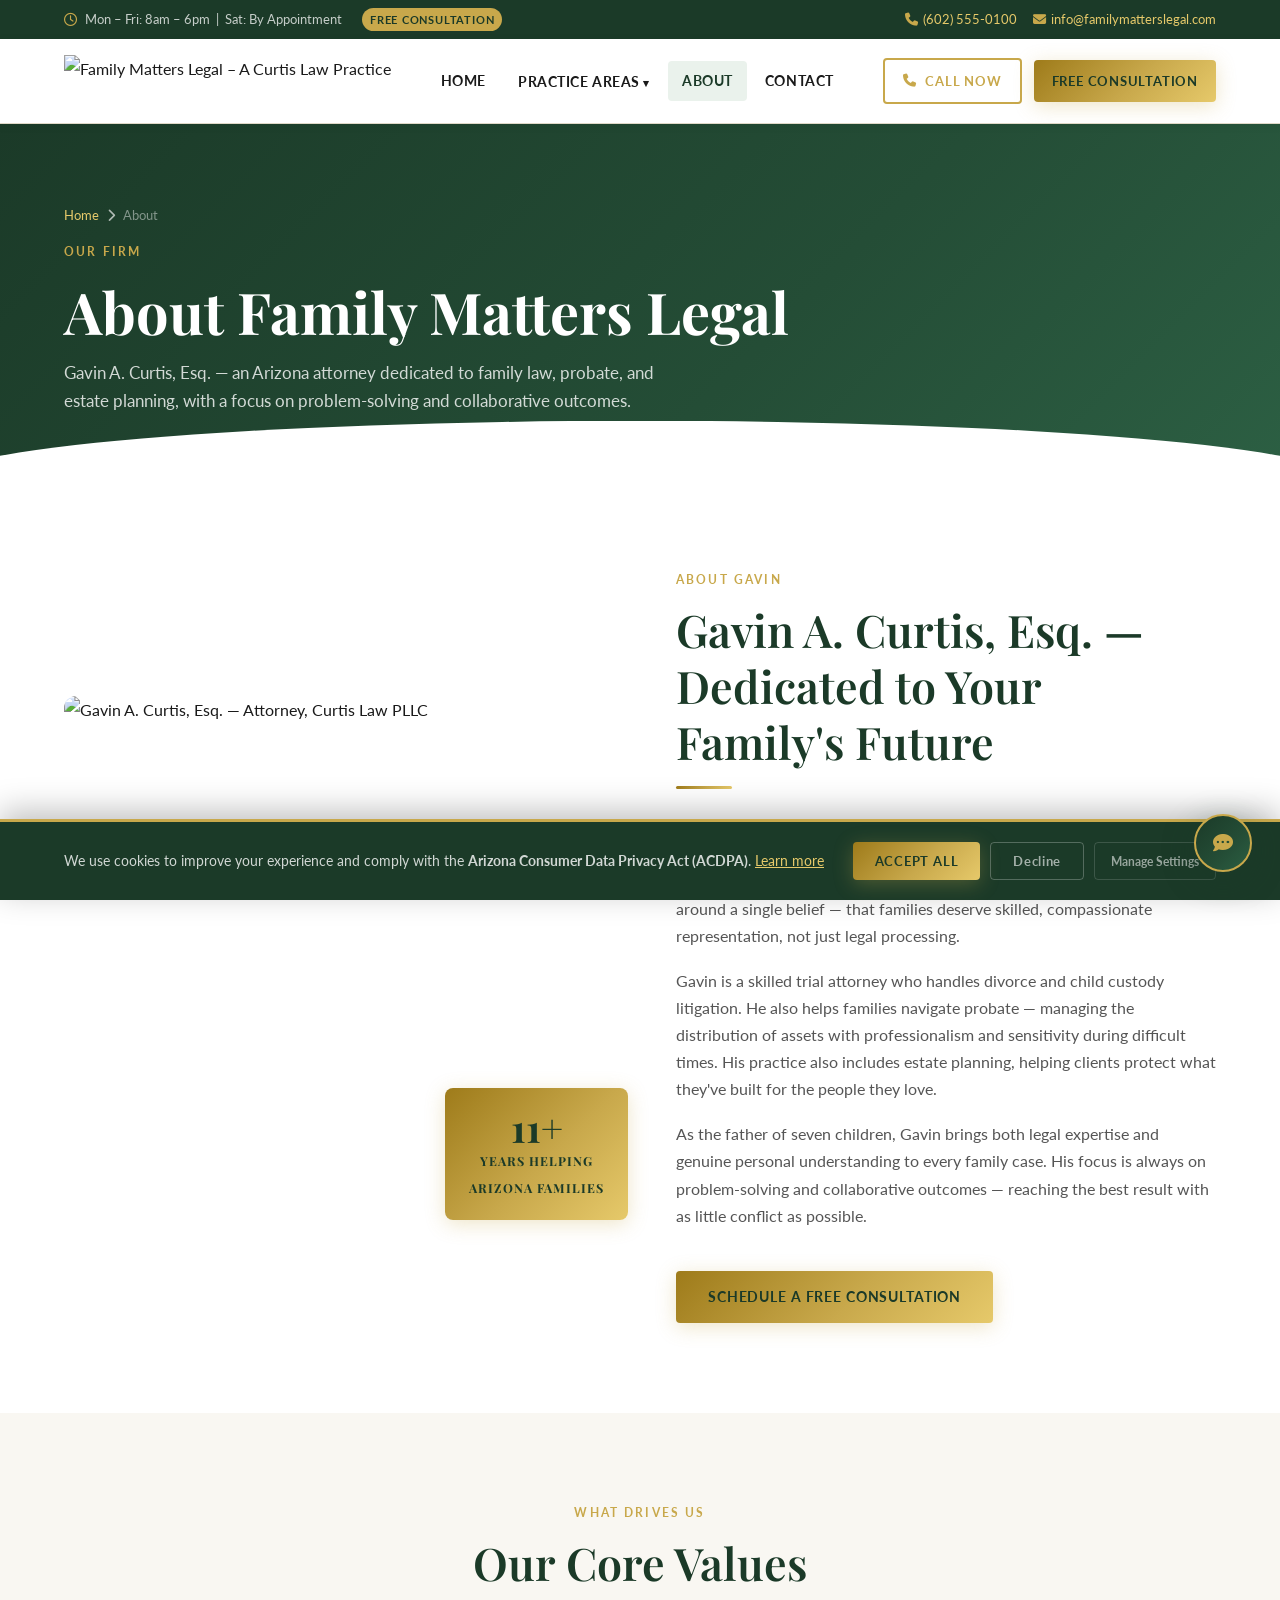
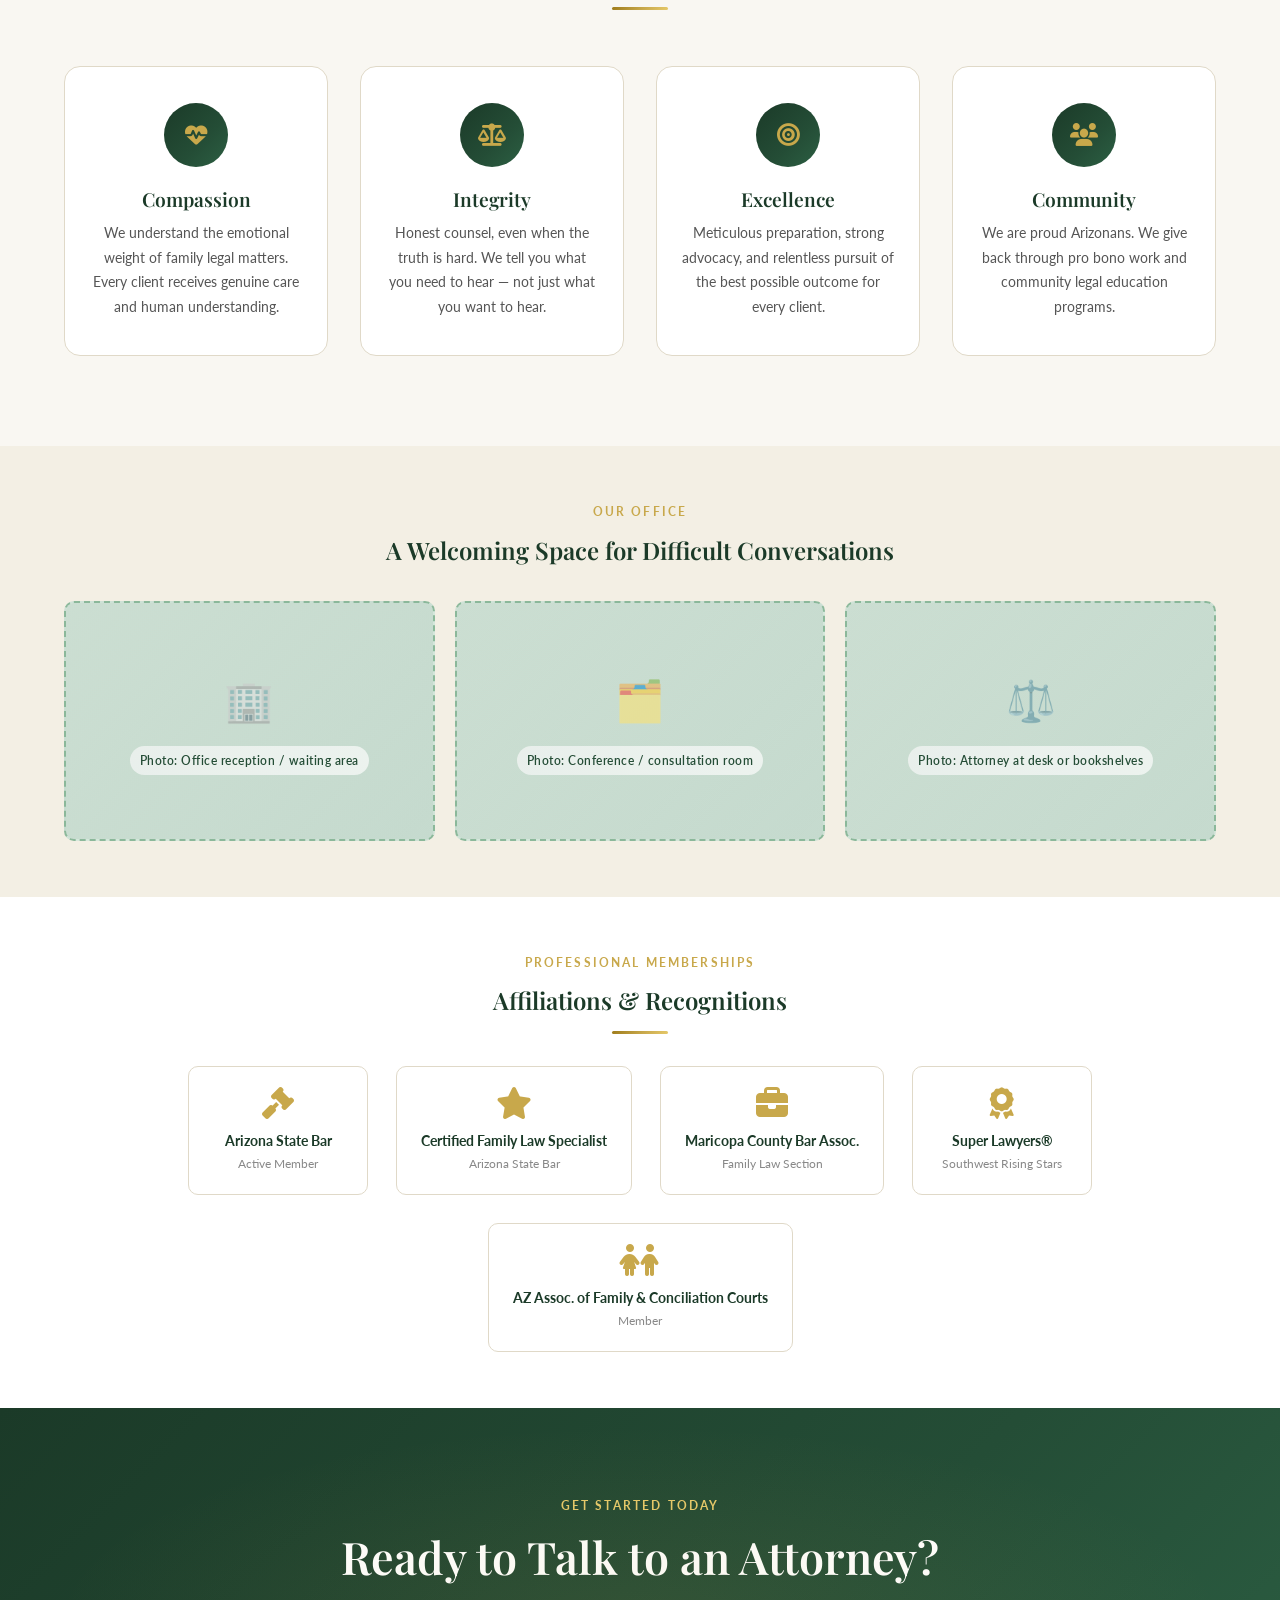
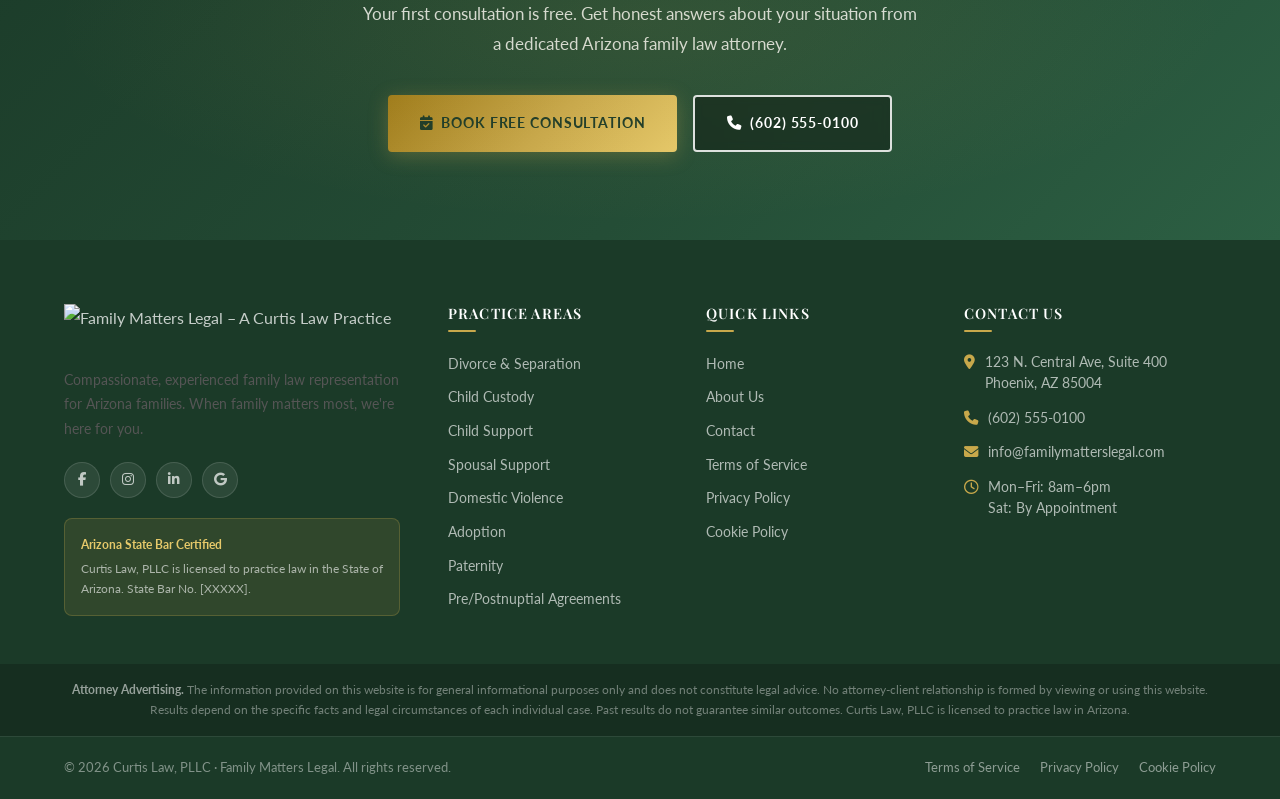
==== commit 82cc1525: "Image fix" ====
--- a/about.html
+++ b/about.html
@@ -27,7 +27,7 @@
     <div class="container">
       <div class="header-inner">
         <a href="index.html" class="logo-wrap" aria-label="Family Matters Legal – Home">
-          <img src="Images/FamilyLawMattersLogos.png" alt="Family Matters Legal – A Curtis Law Practice" class="logo-img">
+          <img src="images/FamilyLawMattersLogos.png" alt="Family Matters Legal – A Curtis Law Practice" class="logo-img">
         </a>
         <nav class="site-nav" aria-label="Main navigation">
           <a href="index.html">Home</a>
@@ -224,7 +224,7 @@
         <div class="footer-grid">
           <div class="footer-about">
             <div class="footer-logo-wrap">
-              <img src="Images/FamilyLawMattersLogos.png" alt="Family Matters Legal – A Curtis Law Practice" class="footer-logo-img">
+              <img src="images/FamilyLawMattersLogos.png" alt="Family Matters Legal – A Curtis Law Practice" class="footer-logo-img">
             </div>
             <p>Compassionate, experienced family law representation for Arizona families. When family matters most, we're here for you.</p>
             <div class="footer-social">
